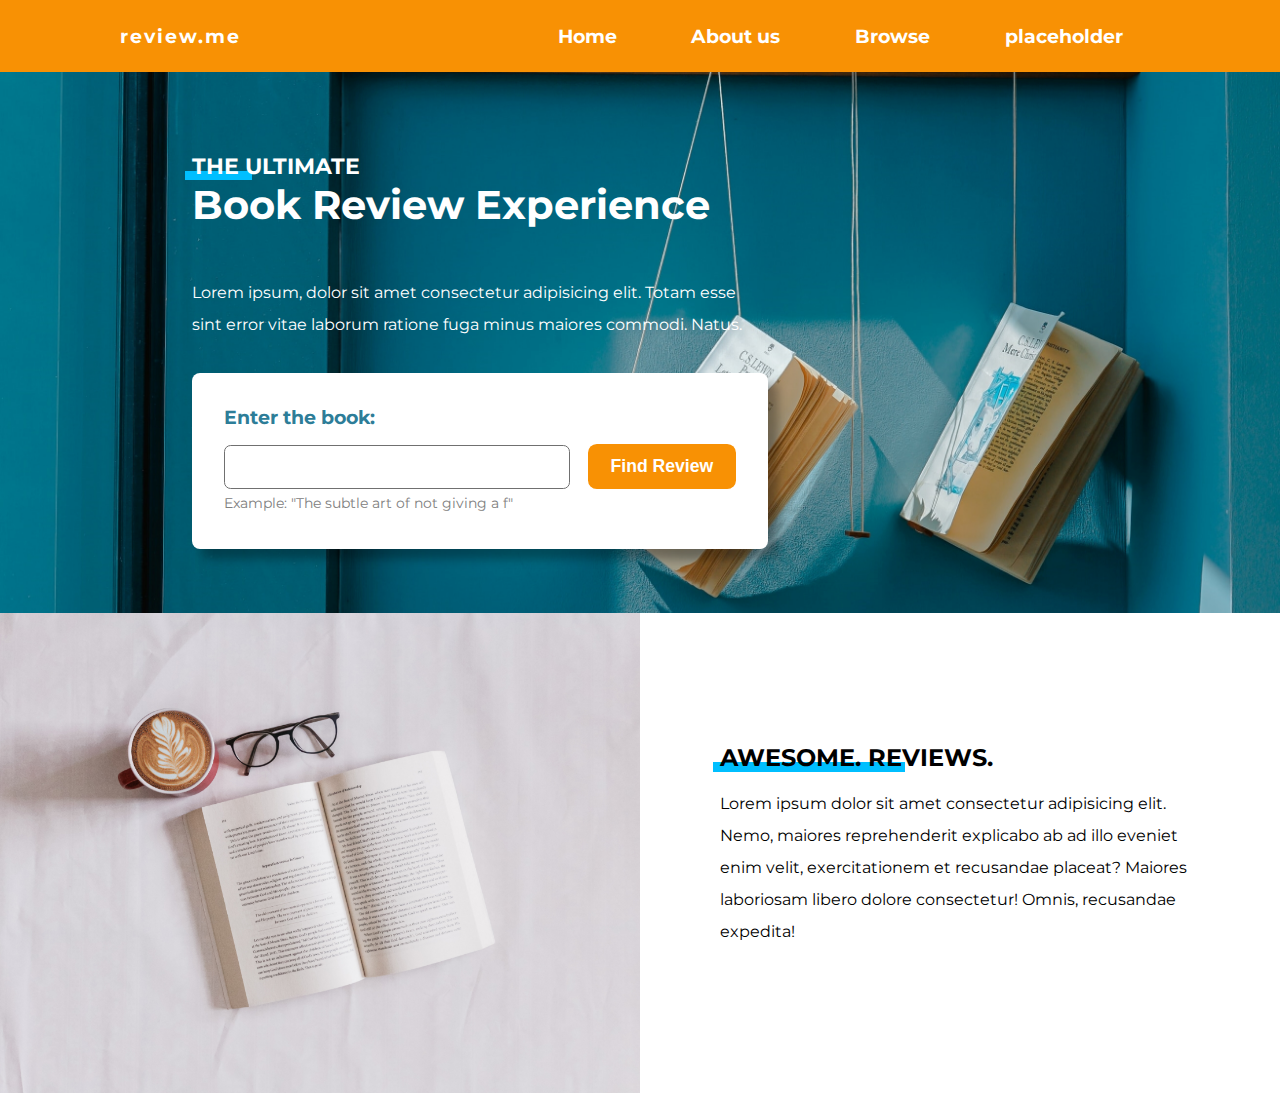
==== index.html @ fdcc0334 "Initial push" ====
<!DOCTYPE html>
<html lang="en">
<head>
    <meta charset="UTF-8">
    <meta http-equiv="X-UA-Compatible" content="IE=edge">
    <meta name="viewport" content="width=device-width, initial-scale=1.0">
    <title>Document</title>
    <link rel="stylesheet" href="css/main.css">
    <script type="text/javascript" src="./js/main.js"></script>
</head>
<body>
    
    <!-- <div class="overlay" id="overlay">
        <h3>Searching now...</h3>
    </div> -->
    <div class="hero-bg">
        <nav class="nav">
            <header class="logo" id="logo">
                <a href="#">review.me</a>
            </header>
            <ul class="nav-links" id="nav-links">
                <li><a href="#">Home</a></li>
                <li><a href="./about us.html">About us</a></li>
                <li><a href="./browse.html">Browse</a></li>
                <li><a href="#">placeholder</a></li>
            </ul>
            <div class="burger" id="burger" onclick="navSlide()">
                <div class="line1"></div>
                <div class="line2"></div>
                <div class="line3"></div>
            </div>
        </nav>
        <section class="top">
            
            <!-- <header>
                <a href="#">review.me</a>
            </header> -->

            <h1><span>The Ultimate</span> Book Review Experience</h1>

            <p>Lorem ipsum, dolor sit amet consectetur adipisicing elit. Totam esse sint error vitae laborum ratione fuga minus maiores commodi. Natus.</p>

            <div class="form-container">
                <form action="">
                    <div class="form-left">
                        <label for="book">Enter the book:</label>
                        <input type="text" name="book" id="book">
                        <p>Example: "The subtle art of not giving a f"</p>
                    </div>

                    <input type="button" value="Find Review" id="cta-btn" onclick="searchingBook()">
                </form>
            </div>
        </section>
    </div>

    <section class="authentic">
        <div class="right-col">
            <h2>Awesome. Reviews.</h2>
            <p>Lorem ipsum dolor sit amet consectetur adipisicing elit. Nemo, maiores reprehenderit explicabo ab ad illo eveniet enim velit, exercitationem et recusandae placeat? Maiores laboriosam libero dolore consectetur! Omnis, recusandae expedita!</p>
        </div>
        <img src="images/book.jpg" alt="Picture of book">
    </section>

    
</body>
</html>
---- css/main.css ----
@import url('https://fonts.googleapis.com/css?family=Montserrat:400,700&display=swap');

/* Custom Properties */

:root {
    --leading: 2em;
}


body {
    font-family: 'Montserrat', sans-serif;
    margin: 0;
}

.hero-bg {
    background: #307D99 url('../images/bg.jpg');
    background-size: cover;
    color: white;
    text-align: center;
    padding-bottom: 4em;
}

.hero-bg-1 {
    background: #307D99 url('../images/bg.jpg');
    background-size: cover;
    color: white;
    text-align: center;
    padding-bottom: 4em;
}


header {
    padding: 1em 0;
}

nav {
    display: flex;
    justify-content: space-around;
    align-items: center;
    min-height: 8vh;
    background-color: #F89104;
    
}

.logo{
    letter-spacing: 2px;
}

.nav-links{
    display: flex;
    justify-content: space-around;
    width: 50%;
}

.nav-links li {
    list-style: none;
}

.burger{
    display: none;
    cursor: pointer;
}

.burger div{
    width: 25px;
    height: 3px;
    background-color: white;
    margin: 5px;
    transition: all 0.3s ease;
}

.nav-links a {
    font-size: 1rem;
}

.nav-active {
    transform: translateX(0%) !important;
}

.toggle .line1 {
    transform: rotate(-45deg) translate(-5px, 6px);
}

.toggle .line2 {
    opacity: 0;
}

.toggle .line3 {
    transform: rotate(45deg) translate(-5px, -6px);
}

.hero-bg a {
    color: white;
    text-decoration: none;
    font-weight: bold;
    font-size: 1.2rem;
}

.hero-bg-1 a {
    color: white;
    text-decoration: none;
    font-weight: bold;
    font-size: 1.2rem;
}

section {
    margin: 0 1em;
    display: inline-block;
}

h1 {
    font-size: 2.5rem;
    margin: 2em 0 1.2em;
}

h1 span {
    text-transform: uppercase;
    display: block;
    font-size: 1.4rem;
    position: relative;
    z-index: 1;
}

h1 span::before {
    content: ' ';
    position: absolute;
    width: 3em;
    background: #00BFFF;
    height: .4em;
    bottom: 0;
    z-index: -1;
    margin-left: -.3em;
}

.hero-bg-1 p {
    font-weight: bold;
    margin: 0 1em 3em;
}

.form-container {
    background-color: white;
    margin: 2em -1em 0;
    padding: 2em;
}

.form-container1 {
    background-color: white;
    margin: 5em -1em 0;
    padding: 1.5em;
    color: black;
}


label {
    color: #2D7D98;
    font-weight: bold;
    display: block;
    margin-bottom: 1em;
    font-size: 1.2em;
}

input[type=text] {
    border: 1px solid #707070;
    width: 100%;
    padding: 1em;
    box-sizing: border-box;
    border-radius: .5em;
    margin-top: 1.2em;
}

.form-container p {
    color: gray;
    margin-bottom: 1.5em;
    font-weight: normal;
    font-size: .9em;
    margin-top: .3em;
}

input[type=button] {
    background-color: #F89104;
    border: none;
    width: 100%;
    color: white;
    font-weight: bold;
    padding: 1em 0;
    border-radius: .5em;
    font-size: 1.3em;
    cursor: pointer;
}

input[type=button]:hover {
    background-color: rgb(216, 126, 1);
}

.authentic {
    margin: 0;
}

.right-col {
    text-align: center;
    margin: 3em 1em;
}

h2 {
    text-transform: uppercase;
    position: relative;
}

h2::before {
    content: ' ';
    position: absolute;
    width: 8em;
    background: #00BFFF;
    height: .4em;
    bottom: 0;
    z-index: -1;
    margin-left: -.3em;
}

img {
    width: 100%;
}

p {
    line-height: var(--leading);
}

.overlay {
    position: absolute;
    height: 100vh;
    width: 100%;
    background: rgba(0,0,0,.9);
    z-index: 1;
    place-content: center;
    color: white;
    display: none;
    opacity: 0;
}

.animate-overlay {
    animation: overlay 3s forwards;
}

@media (min-width: 730px) {

    section {
        margin: 0 4em;
    }

    .hero-bg-1 section {
        width: 15%;
        margin: 0 8%;
    }
    .form-container {
        margin: 2em -4em 0;
    }

}

@media screen and (max-width: 730px) {
    body{
        overflow-x: hidden;
    }
    .nav-links{
        position: absolute;
        right: 0px;
        height: 92vh;
        top: 8vh;
        background-color: #F89104;
        display: flex;
        flex-direction: column;
        align-items: center;
        width: 40%;
        transform: translateX(100%);
        transition: transform 0.5s ease-in;
        z-index: 1;
    }

    .nav-links li{
        opacity: 0;
    }

    .burger{
        display: block;
    }
}

@media (min-width: 930px) {

    .hero-bg {
        text-align: left;
    }

    .hero-bg-1 {
        text-align: left;
    }

    .hero-bg p {
        margin: 0 0 3em;
    }

    .hero-bg-1 p {
        margin: 0 0 3em;
    }

    .hero-bg section {
        width: 65%;
    }

    .hero-bg-1 section {
        width: 15%;
        margin: 0 8%;
    }

    .form-container {
        margin: 2em 0 0;
        padding: 2em;
        border-radius: .5em;
        box-shadow: 10px 10px 10px rgba(0,0,0,.3);
    }

    form {
        display: flex;
    }
    .form-left {
        width: 70%;
    }
    label {
        margin: 0;
    }
    input[type="button"] {
        height: fit-content;
        font-size: 1.1em;
        margin-left: 1em;
        margin-top: 2.2em;
        padding: .7em 0;
        width: 30%;
    }
    .hero-bg p {
        margin-bottom: 0;
    }

    .hero-bg-1 p {
        margin-bottom: 0;
    }

    section.authentic {
        display: grid;
        grid-template-columns: repeat(2, 50%);
        grid-template-areas:
            "bowl content";
    }

    .right-col {
        grid-area: content;
        padding: 0 10%;
        text-align: left;
        align-self: center;
    }

    img {
        grid-area: bowl;
    }

    h2 {
        margin: 0;
    }

}

@media (min-width: 1275px) { 
    .hero-bg section {
        width: 45%;
        margin: 0 15%;
    }

    .hero-bg-1 section {
        width: 15%;
        margin: 0 8%;
    }
}

.top {
    animation: fadeIn 2s forwards;
}

@keyframes fadeIn {
    from {
        opacity: 0;
        transform: translateY(-2em);
    }
    to {
        opacity: 1;
        transform: translateY(0);
    }
}

@keyframes overlay {
    0% {
        opacity: 0;
    }
    30% {
        opacity: 1;
    }
    70% {
        opacity: 1;
    }
    100% {
        opacity: 0;
    }
}

@keyframes navLinkFade{
    from{
        opacity: 0;
        transform: translateX(0px);
    }

    to{
        opacity: 1;
        transform: translateX(0px);
    }
}
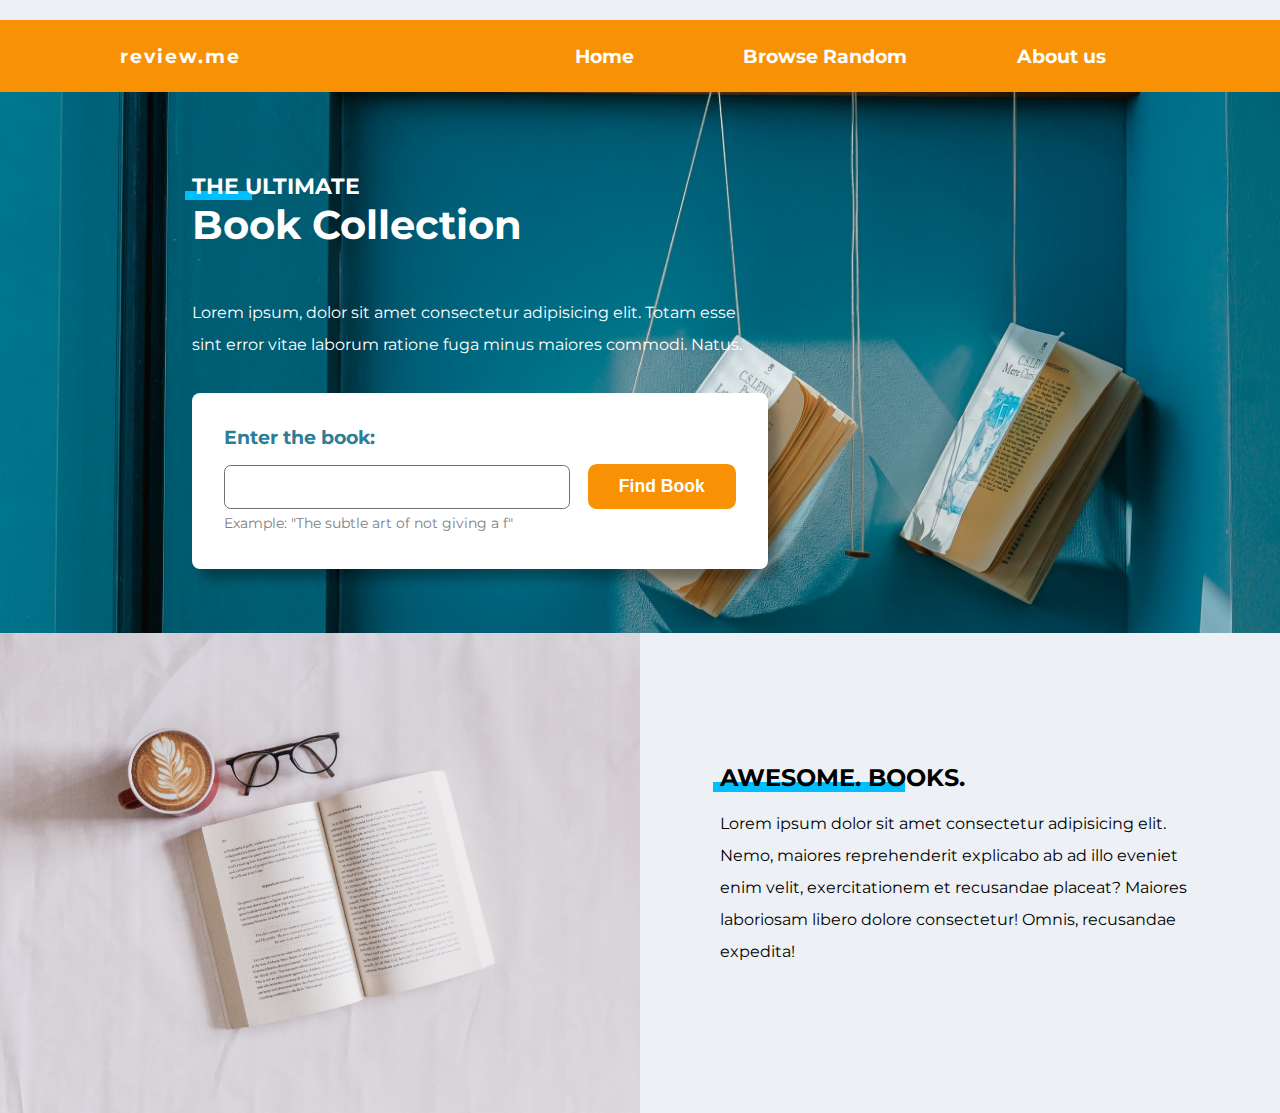
==== commit bd7ef0c9: "Added review section" ====
--- a/index.html
+++ b/index.html
@@ -20,9 +20,8 @@
             </header>
             <ul class="nav-links" id="nav-links">
                 <li><a href="#">Home</a></li>
+                <li><a href="./browse.html">Browse Random</a></li>
                 <li><a href="./about us.html">About us</a></li>
-                <li><a href="./browse.html">Browse</a></li>
-                <li><a href="#">placeholder</a></li>
             </ul>
             <div class="burger" id="burger" onclick="navSlide()">
                 <div class="line1"></div>
@@ -36,7 +35,7 @@
                 <a href="#">review.me</a>
             </header> -->
 
-            <h1><span>The Ultimate</span> Book Review Experience</h1>
+            <h1><span>The Ultimate</span> Book Collection</h1>
 
             <p>Lorem ipsum, dolor sit amet consectetur adipisicing elit. Totam esse sint error vitae laborum ratione fuga minus maiores commodi. Natus.</p>
 
@@ -48,7 +47,7 @@
                         <p>Example: "The subtle art of not giving a f"</p>
                     </div>
 
-                    <input type="button" value="Find Review" id="cta-btn" onclick="searchingBook()">
+                    <input type="button" value="Find Book" id="cta-btn" onclick="searchingBook()">
                 </form>
             </div>
         </section>
@@ -56,7 +55,7 @@
 
     <section class="authentic">
         <div class="right-col">
-            <h2>Awesome. Reviews.</h2>
+            <h2>Awesome. Books.</h2>
             <p>Lorem ipsum dolor sit amet consectetur adipisicing elit. Nemo, maiores reprehenderit explicabo ab ad illo eveniet enim velit, exercitationem et recusandae placeat? Maiores laboriosam libero dolore consectetur! Omnis, recusandae expedita!</p>
         </div>
         <img src="images/book.jpg" alt="Picture of book">
--- a/css/main.css
+++ b/css/main.css
@@ -26,6 +26,12 @@
     color: white;
     text-align: center;
     padding-bottom: 4em;
+}
+
+.hero-bg-1 h5{
+    padding-top: 3em;
+    padding-left: 10em;
+    padding-right: 10em;
 }
 
 
@@ -101,6 +107,13 @@
     text-decoration: none;
     font-weight: bold;
     font-size: 1.2rem;
+}
+
+
+.section.top-1 {
+    width: 45% !important;
+    margin: 0 8%;
+    align-items: center;
 }
 
 section {
@@ -196,6 +209,10 @@
     margin: 0;
 }
 
+.authentic-1 {
+    margin: 2em;
+}
+
 .right-col {
     text-align: center;
     margin: 3em 1em;
@@ -241,6 +258,61 @@
     animation: overlay 3s forwards;
 }
 
+/****************************************************************************************
+UtimateBook start
+*/
+
+body{
+    background-color: #edf1f5;
+    margin-top:20px;
+}
+.card {
+    margin-bottom: 30px;
+}
+.card {
+    margin: 2em;
+    position: relative;
+    display: flex;
+    flex-direction: column;
+    min-width: 0;
+    word-wrap: break-word;
+    background-color: #fff;
+    background-clip: border-box;
+    border: 0 solid transparent;
+    border-radius: 0;
+    color: #3b3a3a;
+}
+.card .card-subtitle {
+    font-weight: 300;
+    margin-bottom: 10px;
+    color: #8898aa;
+}
+.table-product.table-striped tbody tr:nth-of-type(odd) {
+    background-color: #f3f8fa!important
+}
+.table-product td{
+    border-top: 0px solid #dee2e6 !important;
+    color: #728299!important;
+}
+
+.table a{
+    color: #707070;
+}
+
+table.table td a.add {
+    color: #27C46B;
+}
+table.table td a.edit {
+    color: #FFC107;
+}
+table.table td a.delete {
+    color: #E34724;
+}
+/*
+UtimateBook end
+****************************************************************************************/
+
+
 @media (min-width: 730px) {
 
     section {
@@ -251,6 +323,14 @@
         width: 15%;
         margin: 0 8%;
     }
+
+    .hero-bg-1 section.top-1 {
+        width: 45% !important;
+        align-items: center;
+        margin: 0 8%;
+    }
+
+    
     .form-container {
         margin: 2em -4em 0;
     }
@@ -261,6 +341,13 @@
     body{
         overflow-x: hidden;
     }
+
+    .hero-bg-1 section.top-1 {
+        width: 45% !important;
+        align-items: center;
+        margin: 0 8%;
+    }
+
     .nav-links{
         position: absolute;
         right: 0px;
@@ -312,6 +399,12 @@
         margin: 0 8%;
     }
 
+    .hero-bg-1 section.top-1 {
+        width: 45% !important;
+        align-items: center;
+        margin: 0 8%;
+    }
+
     .form-container {
         margin: 2em 0 0;
         padding: 2em;
@@ -351,6 +444,14 @@
             "bowl content";
     }
 
+    section.authentic-1 {
+        display: grid;
+        grid-template-columns: repeat(2, 50%);
+        grid-template-areas:
+            "bowl content";
+        margin: 2em;
+    }
+
     .right-col {
         grid-area: content;
         padding: 0 10%;
@@ -378,12 +479,27 @@
         width: 15%;
         margin: 0 8%;
     }
+
+    .hero-bg-1 section.top-1 {
+        padding-left: 10em;
+        width: 45% !important;
+        align-items: center;
+        margin: 0 8%;
+    }
+
+    img.authentic-1 {
+        grid-area: bowl;
+        margin: 2em;
+    }
 }
 
 .top {
     animation: fadeIn 2s forwards;
 }
 
+.top-1 {
+    animation: fadeIn 2s forwards;
+}
 @keyframes fadeIn {
     from {
         opacity: 0;
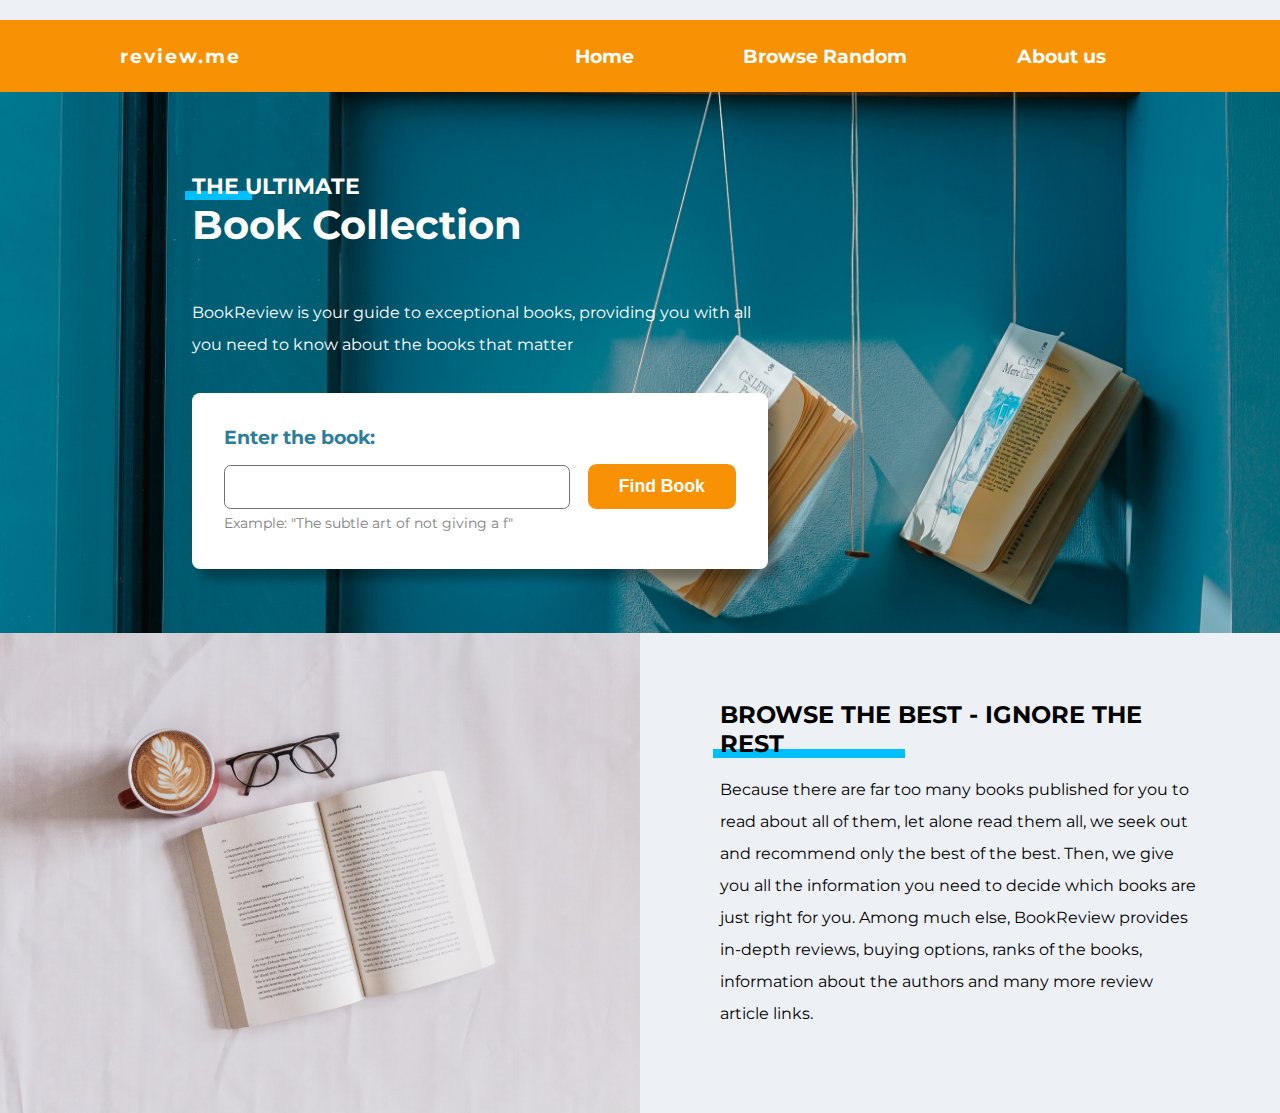
==== commit 8c21244a: "Update index.html" ====
--- a/index.html
+++ b/index.html
@@ -37,7 +37,7 @@
 
             <h1><span>The Ultimate</span> Book Collection</h1>
 
-            <p>Lorem ipsum, dolor sit amet consectetur adipisicing elit. Totam esse sint error vitae laborum ratione fuga minus maiores commodi. Natus.</p>
+            <p>BookReview is your guide to exceptional books, providing you with all you need to know about the books that matter</p>
 
             <div class="form-container">
                 <form action="">
@@ -55,12 +55,13 @@
 
     <section class="authentic">
         <div class="right-col">
-            <h2>Awesome. Books.</h2>
-            <p>Lorem ipsum dolor sit amet consectetur adipisicing elit. Nemo, maiores reprehenderit explicabo ab ad illo eveniet enim velit, exercitationem et recusandae placeat? Maiores laboriosam libero dolore consectetur! Omnis, recusandae expedita!</p>
+            <h2>Browse the best - Ignore the rest</h2>
+            <p>Because there are far too many books published for you to read about all of them, let alone read them all, we seek out and recommend only the best of the best. Then, we give you all the information you need to decide which books are just right for you. Among much else, BookReview provides in-depth reviews, buying options, ranks of the books, information about the authors and many more review article links.</p>
+
         </div>
         <img src="images/book.jpg" alt="Picture of book">
     </section>
 
     
 </body>
-</html>+</html>
--- a/css/main.css
+++ b/css/main.css
@@ -297,6 +297,9 @@
 
 .table a{
     color: #707070;
+    font-weight:normal;
+    font-size: 1rem;
+    text-decoration: underline;
 }
 
 table.table td a.add {
